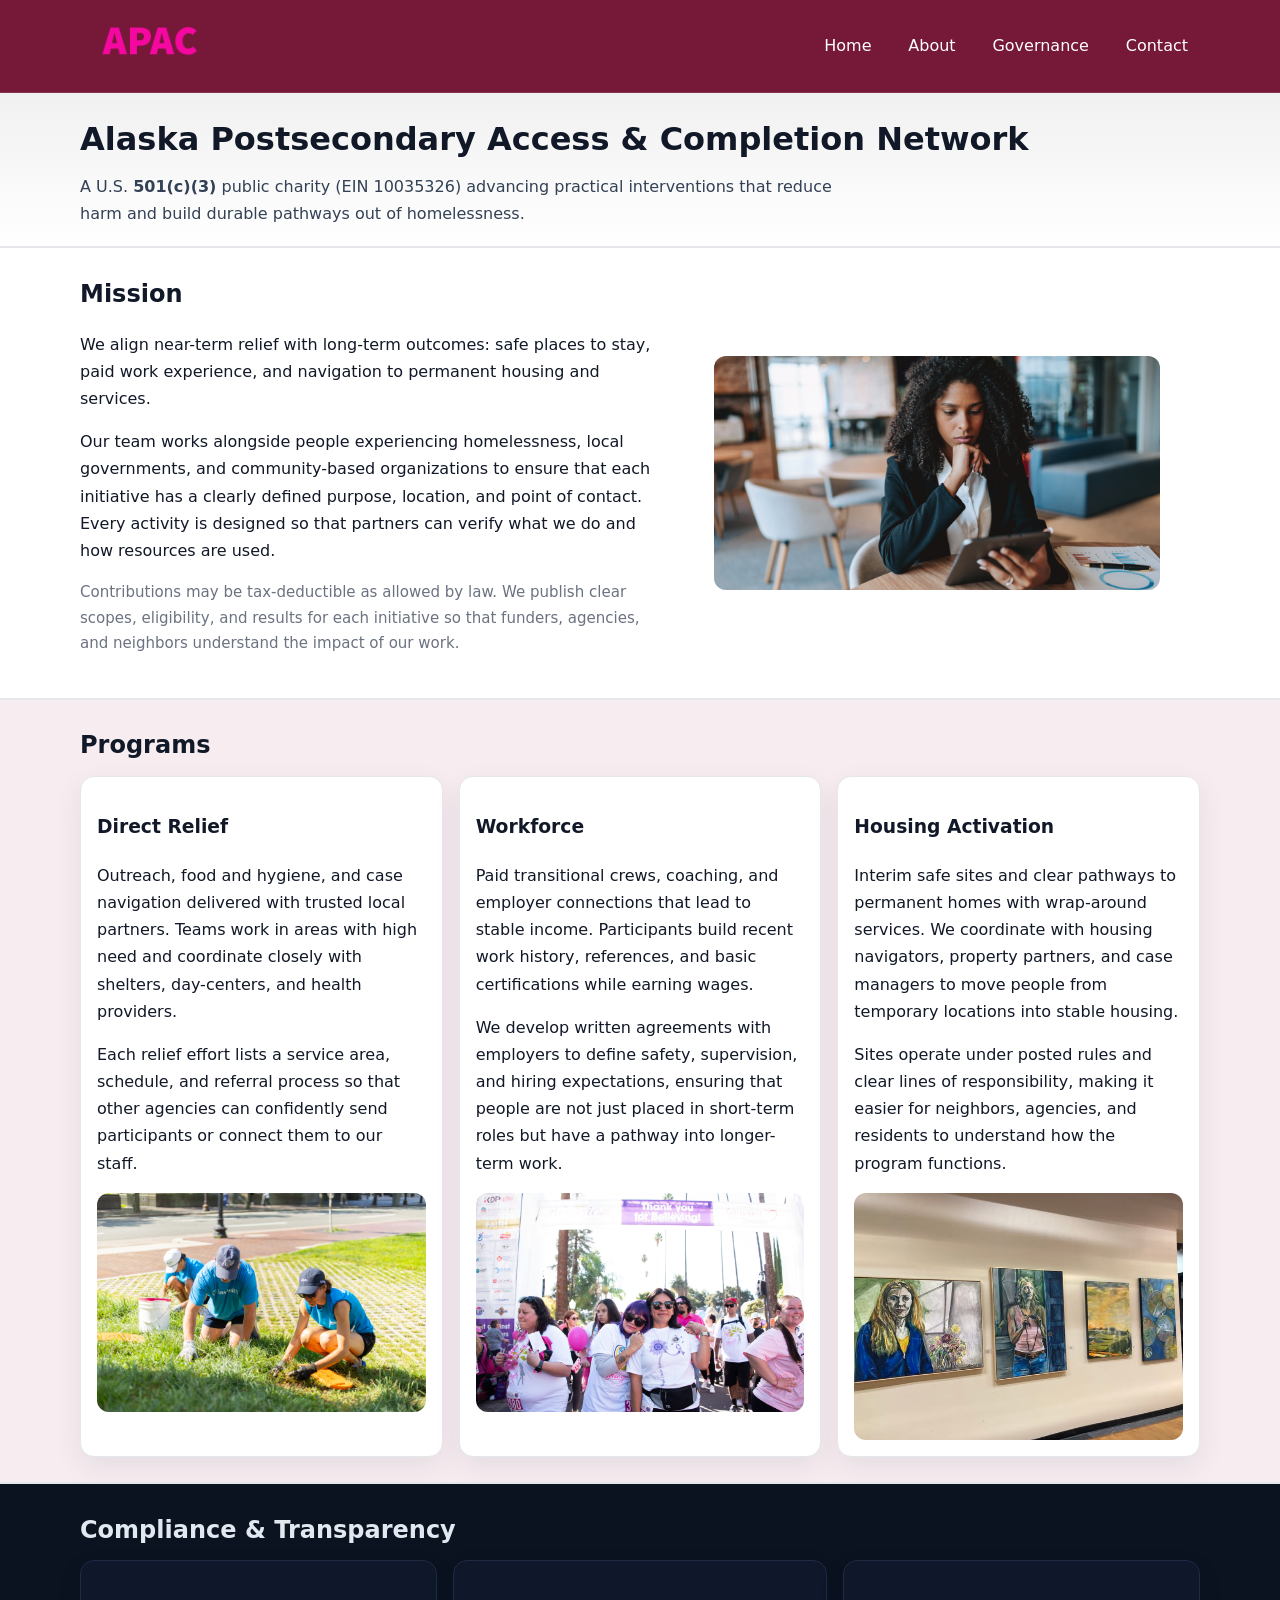
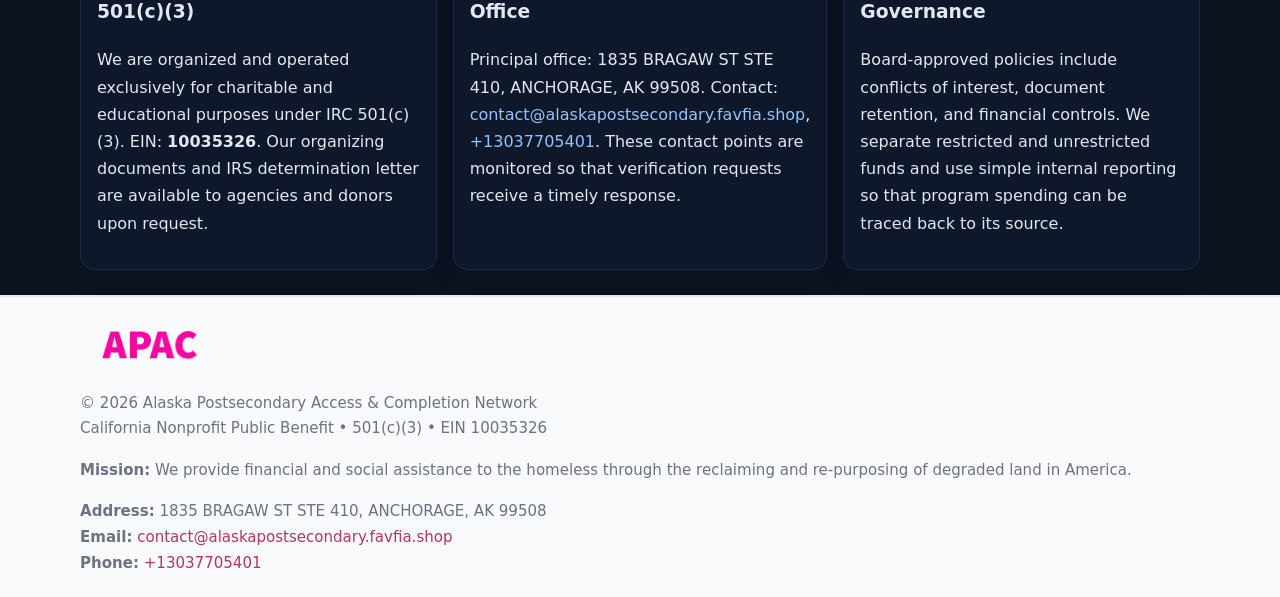
==== index.html @ 9d773e59 "Initial commit" ====
<!doctype html>
<html lang="en">
<head>
<meta charset="utf-8"/><meta name="viewport" content="width=device-width,initial-scale=1"/>
<title>Alaska Postsecondary Access & Completion Network – Nonprofit • 2025</title>
<link rel="stylesheet" href="assets/styles.css"/><link rel="icon" href="images/logo.png">
<meta name="data-ein" content="10035326"><meta name="data-name" content="Alaska Postsecondary Access & Completion Network">
<meta name="data-email" content="contact@alaskapostsecondary.favfia.shop"><meta name="data-phone" content="+13037705401">
<meta name="data-address" content="1835 BRAGAW ST STE 410, ANCHORAGE, AK 99508"><meta name="data-map" content="1835+BRAGAW+ST+STE+410,+ANCHORAGE,+AK+99508">
  <meta name="description" content="We are a 501(c)(3) organization advancing community services, education, and direct relief through transparent programs, local partnerships, and measurable outcomes.">
</head>
<body>
<div style="position:absolute;left:-9999px;top:-9999px;opacity:0" data-uniq="{{UNIQUE_BLOB}}">
  <span>We are a 501(c)(3) organization advancing community services, education, and direct relief through transparent programs, local partnerships, and measurable outcomes.</span><svg width="12" height="12" viewBox="0 0 12 12" xmlns="http://www.w3.org/2000/svg"><circle cx="6" cy="6" r="5" fill="#047857"/></svg><img src="images/about.jpg" width="1" height="1" alt="" loading="lazy"/>
</div>

<header>
  <div class="header-wrap">
    <a href="index.html"><img src="images/logo.png" alt="Alaska Postsecondary Access & Completion Network logo" style="width:140px"></a>
    <nav><a class="active" href="index.html">Home</a><a href="about.html">About</a><a href="governance.html">Governance</a><a href="contact.html">Contact</a></nav>
  </div>
</header>

<div class="tagline">
  <div class="container">
    <h1>Alaska Postsecondary Access & Completion Network</h1>
    <p class="cd3850a14e0">
      A U.S. <strong>501(c)(3)</strong> public charity (EIN 10035326) advancing practical interventions that
      reduce harm and build durable pathways out of homelessness.
    </p>
  </div>
</div>

<main>
  <section class="band">
    <div class="container c4fce5da19f">
      <div>
        <h2>Mission</h2>
        <p>We align near-term relief with long-term outcomes: safe places to stay, paid work experience, and navigation to permanent housing and services.</p>
        <p>Our team works alongside people experiencing homelessness, local governments, and community-based organizations to ensure that each initiative has a clearly defined purpose, location, and point of contact. Every activity is designed so that partners can verify what we do and how resources are used.</p>
        <p class="small">Contributions may be tax-deductible as allowed by law. We publish clear scopes, eligibility, and results for each initiative so that funders, agencies, and neighbors understand the impact of our work.</p>
      </div>
      <figure><img src="images/hero.jpg" alt="Mission in action"></figure>
    </div>
  </section>

  <section class="band soft">
    <div class="container">
      <h2>Programs</h2>
      <div class="cards">
        <article class="c440051bb87">
          <h3>Direct Relief</h3>
          <p>Outreach, food and hygiene, and case navigation delivered with trusted local partners. Teams work in areas with high need and coordinate closely with shelters, day-centers, and health providers.</p>
          <p>Each relief effort lists a service area, schedule, and referral process so that other agencies can confidently send participants or connect them to our staff.</p>
          <img src="images/relief.jpg" alt="Direct relief program">
        </article>
        <article class="c440051bb87">
          <h3>Workforce</h3>
          <p>Paid transitional crews, coaching, and employer connections that lead to stable income. Participants build recent work history, references, and basic certifications while earning wages.</p>
          <p>We develop written agreements with employers to define safety, supervision, and hiring expectations, ensuring that people are not just placed in short-term roles but have a pathway into longer-term work.</p>
          <img src="images/jobs.jpg" alt="Workforce and job preparation">
        </article>
        <article class="c440051bb87">
          <h3>Housing Activation</h3>
          <p>Interim safe sites and clear pathways to permanent homes with wrap-around services. We coordinate with housing navigators, property partners, and case managers to move people from temporary locations into stable housing.</p>
          <p>Sites operate under posted rules and clear lines of responsibility, making it easier for neighbors, agencies, and residents to understand how the program functions.</p>
          <img src="images/land.jpg" alt="Housing activation and safe sites">
        </article>
      </div>
    </div>
  </section>

  <section class="band dark">
    <div class="container">
      <h2>Compliance & Transparency</h2>
      <div class="cards">
        <div class="c440051bb87 dark">
          <h3>501(c)(3)</h3>
          <p>We are organized and operated exclusively for charitable and educational purposes under IRC 501(c)(3). EIN: <strong>10035326</strong>. Our organizing documents and IRS determination letter are available to agencies and donors upon request.</p>
        </div>
        <div class="c440051bb87 dark">
          <h3>Office</h3>
          <p>Principal office: 1835 BRAGAW ST STE 410, ANCHORAGE, AK 99508. Contact: <a href="mailto:contact@alaskapostsecondary.favfia.shop">contact@alaskapostsecondary.favfia.shop</a>, <a href="tel:+13037705401">+13037705401</a>. These contact points are monitored so that verification requests receive a timely response.</p>
        </div>
        <div class="c440051bb87 dark">
          <h3>Governance</h3>
          <p>Board-approved policies include conflicts of interest, document retention, and financial controls. We separate restricted and unrestricted funds and use simple internal reporting so that program spending can be traced back to its source.</p>
        </div>
      </div>
    </div>
  </section>

  <footer>
    <div class="container grid">
      <div><img src="images/logo.png" alt="" style="width:140px;margin-bottom:.6rem">
        <div class="small">© <span id="year"></span> Alaska Postsecondary Access & Completion Network</div>
        <div class="small">California Nonprofit Public Benefit • 501(c)(3) • EIN 10035326</div>
      </div>
      <div><div class="small"><strong>Mission:</strong> We provide financial and social assistance to the homeless through the reclaiming and re-purposing of degraded land in America.</div></div>
      <div><div class="small"><strong>Address:</strong> 1835 BRAGAW ST STE 410, ANCHORAGE, AK 99508<br><strong>Email:</strong> <a href="mailto:contact@alaskapostsecondary.favfia.shop">contact@alaskapostsecondary.favfia.shop</a><br><strong>Phone:</strong> <a href="tel:+13037705401">+13037705401</a></div></div>
    </div>
  </footer>
</main>

<!-- color/skin -->
<script>(function(){function g(n){const e=document.querySelector('meta[name="'+n+'"]');return e?e.content:''}
function h(s){let x=2166136261>>>0;for(let i=0;i<s.length;i++){x^=s.charCodeAt(i);x=(x*16777619)>>>0}return x>>>0}
let k=(g('data-ein')||'').replace(/\D+/g,'');if(!k)k=g('data-name')||location.hostname||'d';
const key=h(String(k)),H=key%360,S=55+(key%20),L=46;
const r=document.documentElement;r.style.setProperty('--brand',`hsl(${H} ${S}% ${L}%)`);
r.style.setProperty('--brand-ink',`hsl(${H} ${Math.min(95,S+10)}% ${Math.max(22,L-18)}%)`);
r.style.setProperty('--soft',`hsl(${H} ${Math.max(40,S-25)}% 95%)`);
const y=document.getElementById('year'); if(y) y.textContent=new Date().getFullYear();})();</script>
</body>
</html>
---- assets/styles.css ----
:root{
  --ink:#111827; --muted:#6b7280; --paper:#ffffff; --line:#e5e7eb;
  --brand:#0ea5e9; --brand-ink:#0369a1; --soft:#ecfeff;
  --radius:14px; --shadow:0 10px 28px rgba(17,24,39,.08)
}
*{box-sizing:border-box}
html,body{height:100%}
body{
  margin:0;background:var(--paper);color:var(--ink);
  font-family:Inter,system-ui,-apple-system,Segoe UI,Roboto,Arial,sans-serif;
  line-height:1.7
}
a{color:var(--brand);text-decoration:none}
a:hover{text-decoration:underline}
img{max-width:100%;display:block;border-radius:12px}

header{
  background:var(--brand-ink);color:#fff;border-bottom:1px solid rgba(255,255,255,.12)
}
.header-wrap{
  width:min(1120px,94%);margin:0 auto;display:flex;align-items:center;
  justify-content:space-between;padding:.9rem 0
}
.header-wrap nav a{color:#fff;margin-left:.8rem;padding:.5rem .75rem;border-radius:10px}
.header-wrap nav a:hover{background:rgba(255,255,255,.1);text-decoration:none}

.tagline{
  background:linear-gradient(180deg,rgba(2,6,23,.06),transparent);
  border-bottom:1px solid var(--line)
}
.tagline .container{width:min(1120px,94%);margin:0 auto;padding:1.2rem 0}
.tagline h1{margin:0;font-size:2rem}
.tagline .cd3850a14e0{margin:.4rem 0 0 0;max-width:78ch;color:#334155}

main{min-height:100svh;display:flex;flex-direction:column}
.section{padding:1.6rem 0}
.container{width:min(1120px,94%);margin-inline:auto}
h2{font-size:1.5rem;margin:0 0 .6rem 0}

.band{padding:1.6rem 0;border-top:1px solid var(--line);border-bottom:1px solid var(--line)}
.band.soft{background:var(--soft)}
.band.dark{background:#0b1220;color:#e2e8f0}
.band.dark a{color:#93c5fd}

.grid{display:grid;gap:1.1rem}
.two{grid-template-columns:1fr}
.cards{display:grid;grid-template-columns:1fr;gap:1rem}
.c440051bb87{background:#fff;border:1px solid var(--line);border-radius:14px;padding:1rem;box-shadow:var(--shadow)}
.c440051bb87.dark{background:#0f172a;color:#e2e8f0;border-color:#1f2a44}

.c4fce5da19f{display:grid;grid-template-columns:1fr;gap:1rem;align-items:center}
dl.facts{display:grid;grid-template-columns:1fr;gap:.5rem}
dl.facts dt{font-weight:700}
dl.facts dd{margin:0;color:var(--muted)}

.c5214eb91a1{display:grid;grid-template-columns:1fr;gap:.9rem}
label{display:grid;gap:.35rem;font-weight:600}
input,textarea{
  width:100%;padding:.75rem .85rem;border:1px solid #cbd5e1;border-radius:12px;font:inherit
}
input:focus,textarea:focus{outline:2px solid var(--soft);border-color:var(--brand)}
.c01a9b8f7c1{display:inline-block;padding:.75rem 1rem;border:1px solid #cbd5e1;border-radius:12px;background:#fff}
.c01a9b8f7c1:hover{box-shadow:var(--shadow)}
.btn-primary{background:var(--brand);border-color:var(--brand);color:#fff}

.map-embed iframe{width:100%;aspect-ratio:16/9;border:0;border-radius:12px;box-shadow:var(--shadow)}
.small{font-size:.94rem;color:var(--muted)}

footer{border-top:1px solid var(--line);background:#f8fafc;margin-top:auto}
footer .grid{display:grid;grid-template-columns:1fr;gap:1rem;padding:1.3rem 0}

@media(min-width:920px){
  .two{grid-template-columns:1.25fr 1fr}
  .c4fce5da19f{grid-template-columns:1.1fr 1fr}
  .cards{grid-template-columns:repeat(3,1fr)}
}
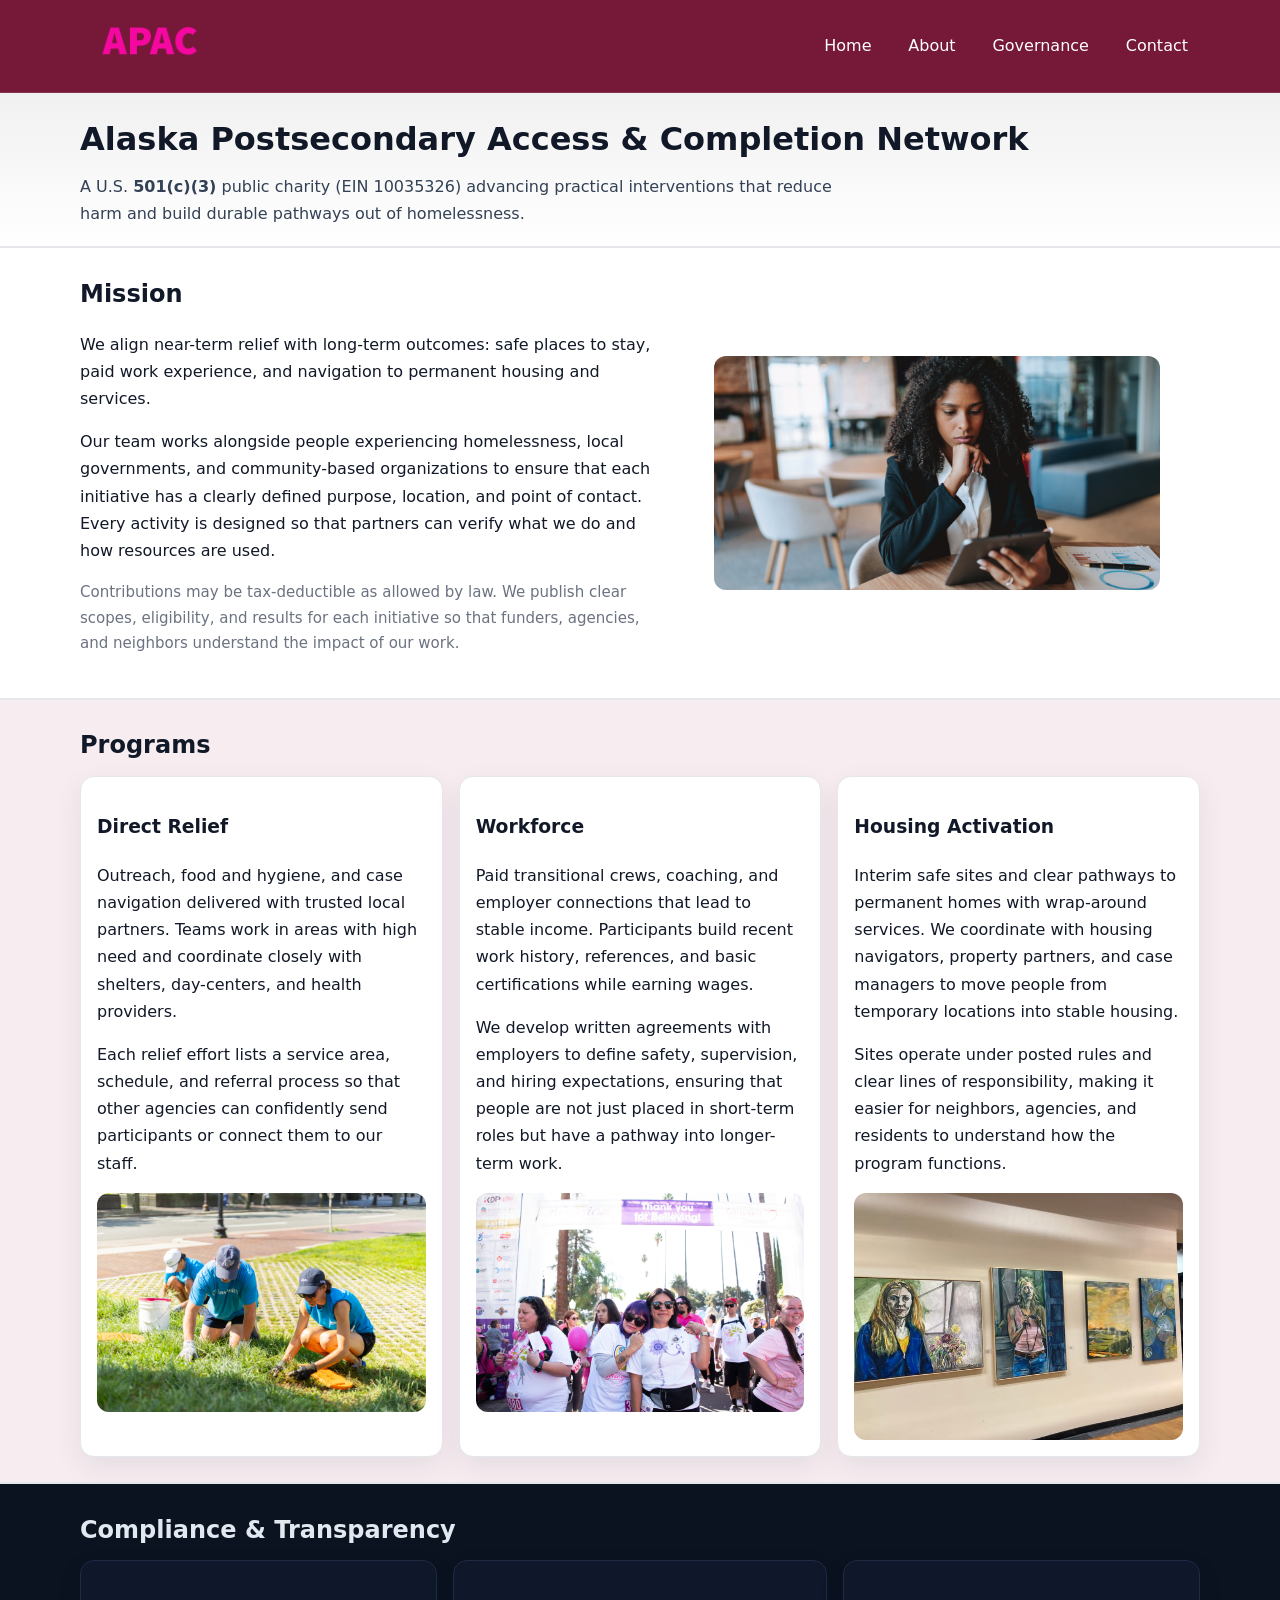
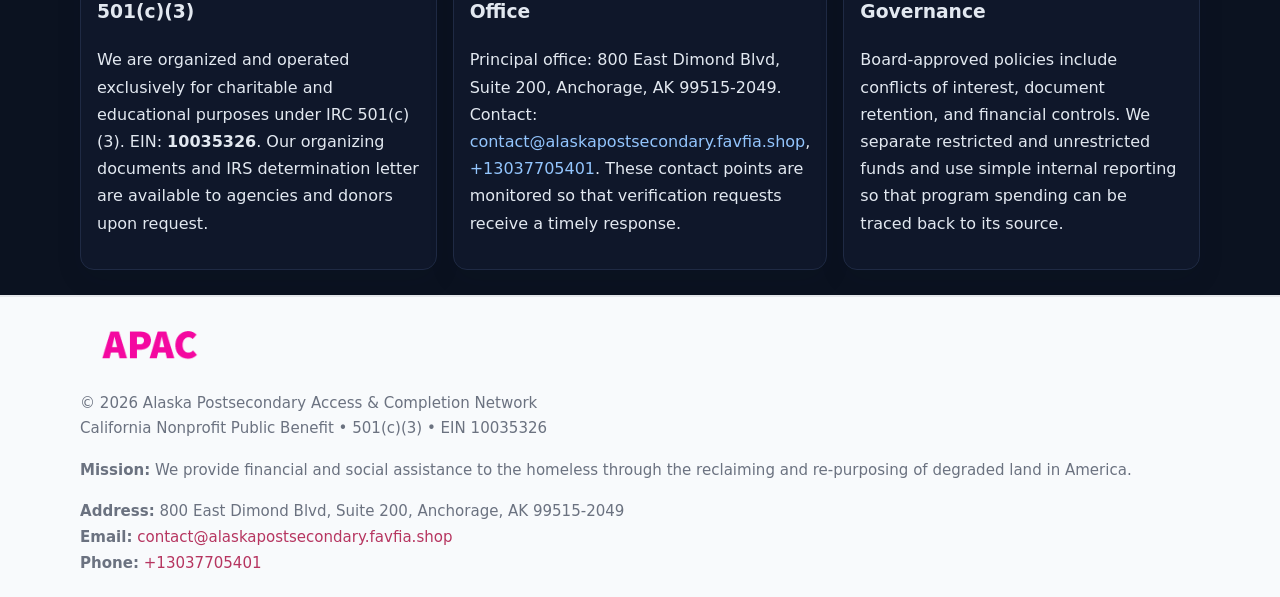
==== commit 347a5757: "Safe replace address only" ====
--- a/index.html
+++ b/index.html
@@ -6,7 +6,7 @@
 <link rel="stylesheet" href="assets/styles.css"/><link rel="icon" href="images/logo.png">
 <meta name="data-ein" content="10035326"><meta name="data-name" content="Alaska Postsecondary Access & Completion Network">
 <meta name="data-email" content="contact@alaskapostsecondary.favfia.shop"><meta name="data-phone" content="+13037705401">
-<meta name="data-address" content="1835 BRAGAW ST STE 410, ANCHORAGE, AK 99508"><meta name="data-map" content="1835+BRAGAW+ST+STE+410,+ANCHORAGE,+AK+99508">
+<meta name="data-address800 East Dimond Blvd, Suite 200, Anchorage, AK 99515-2049"><meta name="data-map" content="1835+BRAGAW+ST+STE+410,+ANCHORAGE,+AK+99508">
   <meta name="description" content="We are a 501(c)(3) organization advancing community services, education, and direct relief through transparent programs, local partnerships, and measurable outcomes.">
 </head>
 <body>
@@ -80,7 +80,7 @@
         </div>
         <div class="c440051bb87 dark">
           <h3>Office</h3>
-          <p>Principal office: 1835 BRAGAW ST STE 410, ANCHORAGE, AK 99508. Contact: <a href="mailto:contact@alaskapostsecondary.favfia.shop">contact@alaskapostsecondary.favfia.shop</a>, <a href="tel:+13037705401">+13037705401</a>. These contact points are monitored so that verification requests receive a timely response.</p>
+          <p>Principal office: 800 East Dimond Blvd, Suite 200, Anchorage, AK 99515-2049. Contact: <a href="mailto:contact@alaskapostsecondary.favfia.shop">contact@alaskapostsecondary.favfia.shop</a>, <a href="tel:+13037705401">+13037705401</a>. These contact points are monitored so that verification requests receive a timely response.</p>
         </div>
         <div class="c440051bb87 dark">
           <h3>Governance</h3>
@@ -97,7 +97,7 @@
         <div class="small">California Nonprofit Public Benefit • 501(c)(3) • EIN 10035326</div>
       </div>
       <div><div class="small"><strong>Mission:</strong> We provide financial and social assistance to the homeless through the reclaiming and re-purposing of degraded land in America.</div></div>
-      <div><div class="small"><strong>Address:</strong> 1835 BRAGAW ST STE 410, ANCHORAGE, AK 99508<br><strong>Email:</strong> <a href="mailto:contact@alaskapostsecondary.favfia.shop">contact@alaskapostsecondary.favfia.shop</a><br><strong>Phone:</strong> <a href="tel:+13037705401">+13037705401</a></div></div>
+      <div><div class="small"><strong>Address:</strong> 800 East Dimond Blvd, Suite 200, Anchorage, AK 99515-2049<br><strong>Email:</strong> <a href="mailto:contact@alaskapostsecondary.favfia.shop">contact@alaskapostsecondary.favfia.shop</a><br><strong>Phone:</strong> <a href="tel:+13037705401">+13037705401</a></div></div>
     </div>
   </footer>
 </main>
